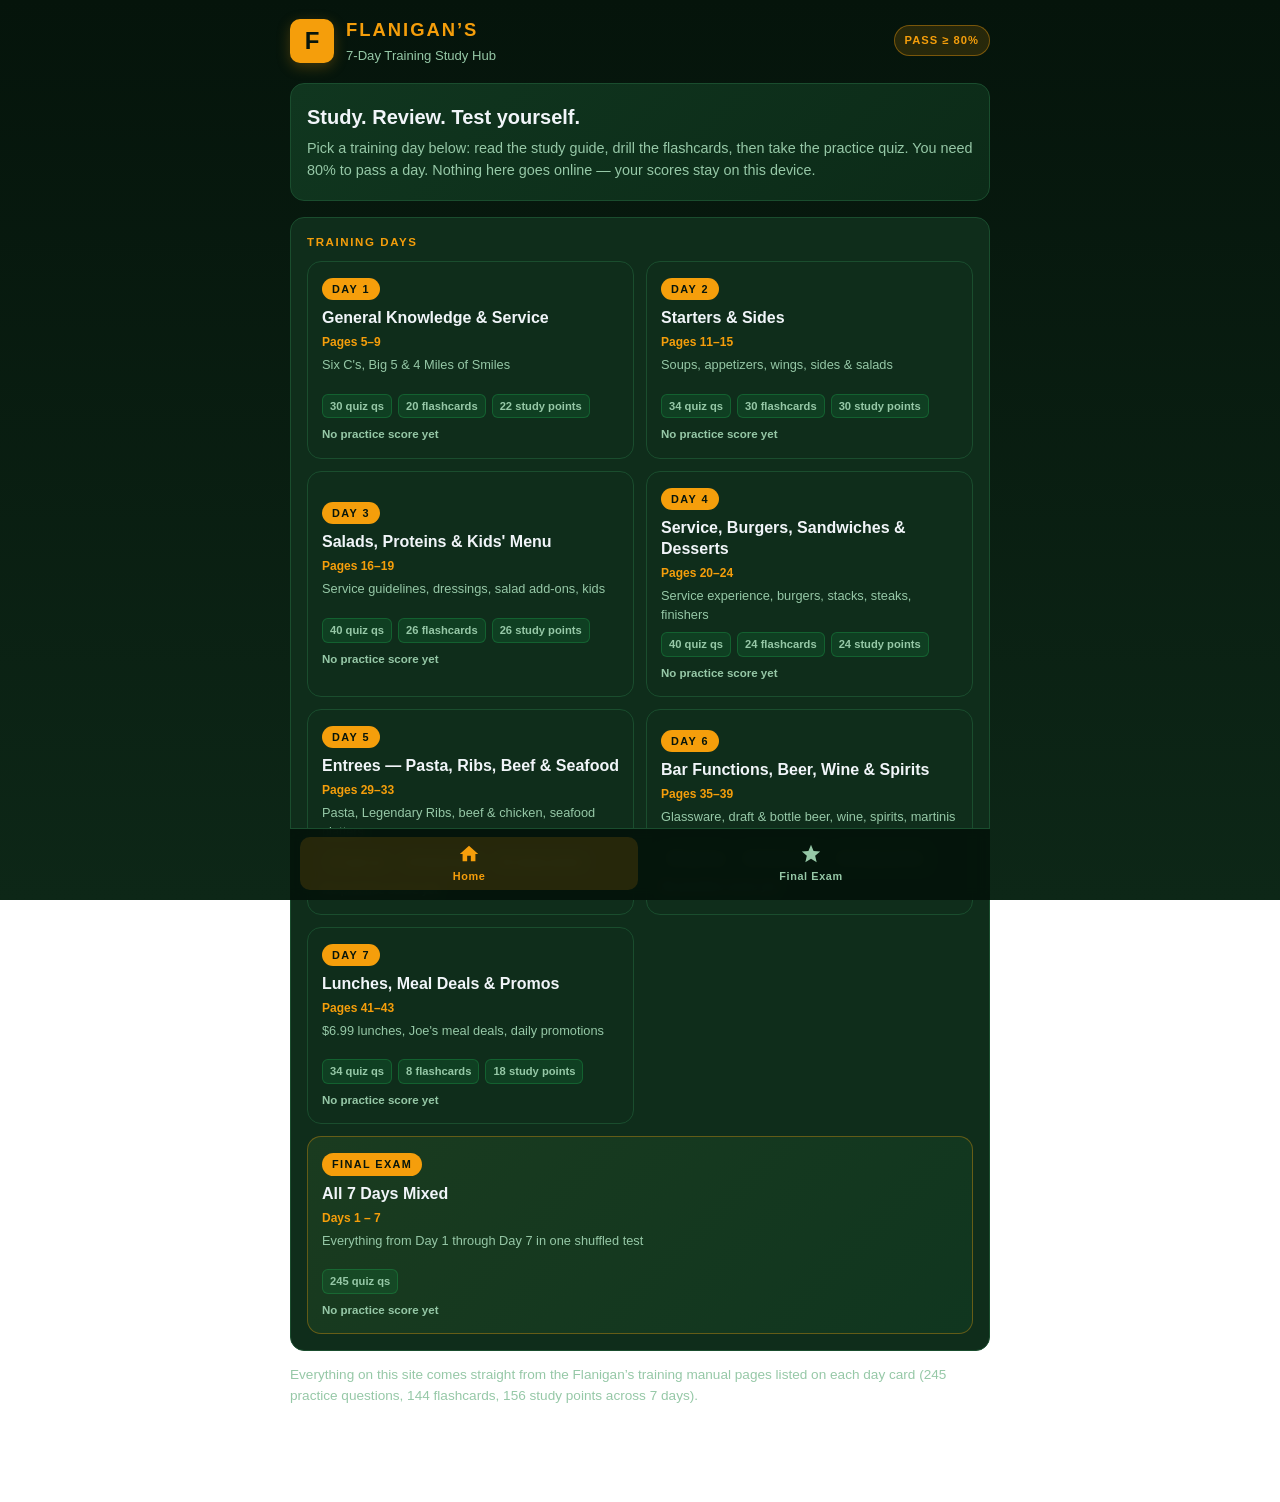
==== index.html @ 785f0a8e "Added files via upload" ====
<!DOCTYPE html>
<html lang="en">
<head>
<meta charset="UTF-8">
<meta name="viewport" content="width=device-width, initial-scale=1.0, maximum-scale=1.0, user-scalable=no">
<title>Flanigan's Training — 7-Day Study Hub</title>
<meta name="description" content="Flanigan's server training study guides, flashcards and practice quizzes for Days 1–7. Works offline, no account, no internet needed once loaded.">
<link rel="icon" href="data:image/svg+xml,%3Csvg xmlns='http://www.w3.org/2000/svg' viewBox='0 0 32 32'%3E%3Crect width='32' height='32' rx='7' fill='%23f59e0b'/%3E%3Ctext x='16' y='23' font-family='Arial' font-size='19' font-weight='bold' text-anchor='middle' fill='%2306150c'%3EF%3C/text%3E%3C/svg%3E">
<link rel="stylesheet" href="styles.css">
</head>
<body>

<header class="top">
  <div class="brand">
    <div class="brand-logo">F</div>
    <div class="brand-text">
      <h1 id="brand-title">FLANIGAN'S</h1>
      <p id="brand-sub">7-Day Training Study Hub</p>
    </div>
  </div>
  <div class="pass-pill">PASS&nbsp;&ge;&nbsp;80%</div>
</header>

<main id="view"><!-- rendered by app.js --></main>

<nav id="nav" class="bottom-nav"><!-- rendered by app.js --></nav>

<!-- content files: one per training day -->
<script src="data/day1.js"></script>
<script src="data/day2.js"></script>
<script src="data/day3.js"></script>
<script src="data/day4.js"></script>
<script src="data/day5.js"></script>
<script src="data/day6.js"></script>
<script src="data/day7.js"></script>
<script src="app.js"></script>
</body>
</html>
---- styles.css ----
/* Flanigan's Training — 7-Day Study Hub
   One theme for all seven days. Dark green + gold, matches the original day files. */

:root {
  --bg: #07190f;
  --bg-top: #05140b;
  --bg-bottom: #0d2717;
  --card-bg: #0f2d1b;
  --card-bg-2: #123e26;
  --card-border: #1a4d2e;
  --flan-green: #15803d;
  --flan-green-light: #22c55e;
  --flan-gold: #f59e0b;
  --flan-gold-hover: #d97706;
  --gold-soft: rgba(245, 158, 11, 0.14);
  --cream: #fbfbee;
  --text: #f1f5f9;
  --text-muted: #96c8a7;
  --danger: #ef4444;
  --danger-bg: rgba(239, 68, 68, 0.15);
  --success: #10b981;
  --success-bg: rgba(16, 185, 129, 0.15);
  --radius: 14px;
}

* { box-sizing: border-box; -webkit-tap-highlight-color: transparent; }

html, body {
  margin: 0;
  padding: 0;
  background: linear-gradient(180deg, var(--bg-top) 0%, var(--bg-bottom) 100%);
  background-attachment: fixed;
  color: var(--text);
  font-family: -apple-system, BlinkMacSystemFont, "Segoe UI", Roboto, Helvetica, Arial, sans-serif;
  font-size: 16px;
  line-height: 1.5;
  min-height: 100vh;
}

body { padding: 16px 14px 96px; }

main { max-width: 700px; margin: 0 auto; }

/* ---------- header ---------- */
.top {
  max-width: 700px;
  margin: 0 auto 18px;
  display: flex;
  align-items: center;
  justify-content: space-between;
  gap: 10px;
}
.brand { display: flex; align-items: center; gap: 12px; min-width: 0; }
.brand-logo {
  width: 44px; height: 44px; flex: 0 0 44px;
  display: grid; place-items: center;
  background: var(--flan-gold);
  color: #06150c;
  font-weight: 900; font-size: 1.5rem;
  border-radius: 10px;
  box-shadow: 0 4px 14px rgba(245, 158, 11, 0.25);
}
.brand-text { min-width: 0; }
.brand-text h1 {
  margin: 0; font-size: 1.15rem; font-weight: 900;
  letter-spacing: 2px; color: var(--flan-gold);
}
.brand-text p {
  margin: 2px 0 0; font-size: 0.82rem; color: var(--text-muted);
  white-space: nowrap; overflow: hidden; text-overflow: ellipsis;
}
.pass-pill {
  flex: 0 0 auto;
  font-size: 0.7rem; font-weight: 800; letter-spacing: 1px;
  color: var(--flan-gold);
  background: var(--gold-soft);
  border: 1px solid rgba(245, 158, 11, 0.4);
  border-radius: 999px; padding: 6px 10px;
}

/* ---------- generic blocks ---------- */
.panel {
  background: var(--card-bg);
  border: 1px solid var(--card-border);
  border-radius: var(--radius);
  padding: 16px;
  margin-bottom: 14px;
}
.panel-title {
  font-size: 0.72rem; font-weight: 900; letter-spacing: 1.6px;
  text-transform: uppercase; color: var(--flan-gold);
  margin: 0 0 10px;
}
.hint { color: var(--text-muted); font-size: 0.85rem; margin: 6px 0 0; }
.muted { color: var(--text-muted); }

/* ---------- home ---------- */
.hero {
  background: linear-gradient(135deg, #10361f 0%, #0c2b18 100%);
  border: 1px solid var(--card-border);
  border-radius: var(--radius);
  padding: 18px 16px;
  margin-bottom: 16px;
}
.hero h2 { margin: 0 0 6px; font-size: 1.25rem; }
.hero p { margin: 0; color: var(--text-muted); font-size: 0.9rem; }

.day-grid { display: grid; grid-template-columns: 1fr 1fr; gap: 12px; }
.day-card {
  display: block; width: 100%; text-align: left;
  background: var(--card-bg);
  border: 1px solid var(--card-border);
  border-radius: var(--radius);
  padding: 14px;
  color: var(--text);
  cursor: pointer;
  font: inherit;
  transition: transform 0.08s ease, border-color 0.15s ease;
}
.day-card:hover, .day-card:focus-visible { border-color: var(--flan-gold); outline: none; }
.day-card:active { transform: scale(0.985); }
.day-num {
  display: inline-block;
  font-size: 0.68rem; font-weight: 900; letter-spacing: 1.4px;
  color: #06150c; background: var(--flan-gold);
  border-radius: 999px; padding: 3px 10px; margin-bottom: 8px;
}
.day-card h3 { margin: 0 0 4px; font-size: 1rem; line-height: 1.3; }
.day-card .pages { font-size: 0.75rem; color: var(--flan-gold); font-weight: 700; }
.day-card .blurb { font-size: 0.8rem; color: var(--text-muted); margin: 4px 0 8px; min-height: 2.4em; }
.counts { display: flex; flex-wrap: wrap; gap: 6px; }
.count-chip {
  font-size: 0.7rem; font-weight: 700; color: var(--text-muted);
  background: rgba(21, 128, 61, 0.22);
  border: 1px solid rgba(34, 197, 94, 0.25);
  border-radius: 6px; padding: 3px 7px;
}
.best {
  margin-top: 8px; font-size: 0.72rem; font-weight: 800;
  color: var(--flan-gold);
}
.best.no { color: var(--text-muted); font-weight: 600; }

.exam-card {
  grid-column: 1 / -1;
  background: linear-gradient(135deg, #1a3b1f 0%, #10361f 100%);
  border-color: rgba(245, 158, 11, 0.35);
}

/* ---------- day header strip ---------- */
.day-strip {
  display: flex; align-items: center; gap: 10px;
  margin-bottom: 14px;
}
.day-strip .num {
  font-size: 0.7rem; font-weight: 900; letter-spacing: 1.4px;
  color: #06150c; background: var(--flan-gold);
  border-radius: 999px; padding: 4px 11px; flex: 0 0 auto;
}
.day-strip .t { min-width: 0; }
.day-strip h2 { margin: 0; font-size: 1.1rem; }
.day-strip .pages { font-size: 0.78rem; color: var(--text-muted); }

/* ---------- buttons ---------- */
.btn {
  display: inline-flex; align-items: center; justify-content: center; gap: 7px;
  font: inherit; font-weight: 800; font-size: 0.9rem;
  color: #06150c; background: var(--flan-gold);
  border: none; border-radius: 10px;
  padding: 11px 16px; cursor: pointer;
}
.btn:hover { background: var(--flan-gold-hover); }
.btn:active { transform: scale(0.98); }
.btn.ghost {
  background: transparent; color: var(--text);
  border: 1px solid var(--card-border);
}
.btn.ghost:hover { border-color: var(--flan-gold); color: var(--flan-gold); background: transparent; }
.btn.green { background: var(--flan-green); color: #f1f5f9; }
.btn.green:hover { background: var(--flan-green-light); }
.btn:disabled { opacity: 0.45; cursor: not-allowed; }
.btn-row { display: flex; flex-wrap: wrap; gap: 10px; margin-top: 14px; }
.btn-row .btn { flex: 1 1 auto; }
.btn svg { width: 16px; height: 16px; fill: currentColor; }

/* ---------- quiz ---------- */
.quiz-stats {
  display: flex; justify-content: space-between; align-items: center;
  font-size: 0.8rem; font-weight: 700; color: var(--text-muted);
  margin-bottom: 8px;
}
.score-badge { color: var(--flan-gold); }
.progress { height: 6px; background: rgba(255,255,255,0.08); border-radius: 999px; overflow: hidden; margin-bottom: 16px; }
.progress > i { display: block; height: 100%; width: 0%; background: var(--flan-gold); transition: width 0.25s ease; }
.q-cat {
  display: inline-block; font-size: 0.68rem; font-weight: 800; letter-spacing: 1.2px;
  text-transform: uppercase; color: var(--flan-green-light);
  background: rgba(34, 197, 94, 0.12);
  border: 1px solid rgba(34, 197, 94, 0.28);
  border-radius: 6px; padding: 3px 8px; margin-bottom: 10px;
}
.q-text { font-size: 1.02rem; font-weight: 700; margin: 0 0 14px; }
.options { display: flex; flex-direction: column; gap: 9px; }
.opt {
  display: flex; gap: 10px; align-items: flex-start; text-align: left;
  font: inherit; font-size: 0.9rem; color: var(--text);
  background: var(--card-bg-2);
  border: 1px solid var(--card-border);
  border-radius: 10px; padding: 11px 12px; cursor: pointer;
}
.opt:hover:not(:disabled) { border-color: var(--flan-gold); }
.opt .key {
  flex: 0 0 24px; height: 24px; display: grid; place-items: center;
  font-size: 0.75rem; font-weight: 900; color: var(--flan-gold);
  background: var(--gold-soft); border-radius: 6px;
}
.opt.correct { border-color: var(--success); background: var(--success-bg); }
.opt.correct .key { color: var(--success); background: var(--success-bg); }
.opt.wrong { border-color: var(--danger); background: var(--danger-bg); }
.opt.wrong .key { color: var(--danger); background: var(--danger-bg); }
.opt:disabled { cursor: default; }
.feedback {
  margin-top: 14px; border-radius: 10px; padding: 12px;
  font-size: 0.86rem; display: none;
}
.feedback.show { display: block; }
.feedback.ok { background: var(--success-bg); border: 1px solid rgba(16,185,129,0.4); }
.feedback.bad { background: var(--danger-bg); border: 1px solid rgba(239,68,68,0.4); }
.feedback b { display: block; letter-spacing: 1px; margin-bottom: 4px; font-size: 0.72rem; }
.feedback.ok b { color: var(--success); }
.feedback.bad b { color: var(--danger); }

.results { text-align: center; }
.results .verdict { font-size: 0.78rem; font-weight: 900; letter-spacing: 1.4px; text-transform: uppercase; }
.results .verdict.pass { color: var(--success); }
.results .verdict.fail { color: var(--danger); }
.results .big { font-size: 3rem; font-weight: 900; margin: 6px 0 2px; }
.results .big.pass { color: var(--flan-gold); }
.results .big.fail { color: var(--danger); }
.results .detail { color: var(--text-muted); font-size: 0.88rem; }
.missed-list { margin-top: 14px; text-align: left; }
.missed-item {
  background: var(--card-bg-2); border: 1px solid var(--card-border);
  border-radius: 10px; padding: 10px 12px; margin-bottom: 9px; font-size: 0.85rem;
}
.missed-item .a { color: var(--success); font-weight: 700; margin-top: 4px; }
.missed-item .g { color: var(--danger); margin-top: 2px; }
.missed-item .e { color: var(--text-muted); margin-top: 5px; font-size: 0.8rem; }

/* ---------- flashcards ---------- */
.card-counter {
  text-align: center; font-size: 0.78rem; font-weight: 800;
  letter-spacing: 1.2px; color: var(--text-muted); margin-bottom: 10px;
}
.flashcard {
  min-height: 240px;
  background: linear-gradient(160deg, var(--card-bg-2) 0%, var(--card-bg) 100%);
  border: 1px solid var(--card-border);
  border-radius: var(--radius);
  padding: 18px;
  cursor: pointer;
  display: flex; flex-direction: column;
}
.flashcard .face-tag {
  align-self: flex-start; font-size: 0.66rem; font-weight: 900; letter-spacing: 1.4px;
  text-transform: uppercase; color: #06150c; background: var(--flan-gold);
  border-radius: 6px; padding: 3px 8px; margin-bottom: 12px;
}
.flashcard h3 { margin: 0 0 10px; font-size: 1.2rem; }
.flashcard .body { font-size: 0.92rem; }
.flashcard .body p { margin: 0 0 7px; }
.flashcard .body strong { color: var(--flan-gold); }
.flashcard .flip-hint {
  margin-top: auto; padding-top: 14px;
  font-size: 0.72rem; letter-spacing: 1.2px; text-transform: uppercase;
  color: var(--text-muted);
}
.flashcard.back { border-color: rgba(245,158,11,0.5); }

/* ---------- study guide ---------- */
.search {
  width: 100%; font: inherit; font-size: 0.92rem; color: var(--text);
  background: var(--card-bg-2); border: 1px solid var(--card-border);
  border-radius: 10px; padding: 11px 12px; margin-bottom: 14px;
}
.search:focus { outline: none; border-color: var(--flan-gold); }
.sheet-group { margin-bottom: 20px; }
.sheet-group > h3 {
  margin: 0 0 10px; font-size: 0.78rem; font-weight: 900; letter-spacing: 1.4px;
  text-transform: uppercase; color: var(--flan-gold);
  border-bottom: 1px solid var(--card-border); padding-bottom: 7px;
}
.sheet-item {
  background: var(--card-bg); border: 1px solid var(--card-border);
  border-radius: 10px; padding: 12px 13px; margin-bottom: 10px;
}
.sheet-item .row1 { display: flex; justify-content: space-between; gap: 10px; align-items: baseline; }
.sheet-item h4 { margin: 0; font-size: 0.98rem; }
.sheet-item .tag {
  flex: 0 0 auto; font-size: 0.68rem; font-weight: 800; color: var(--flan-green-light);
  background: rgba(34,197,94,0.12); border: 1px solid rgba(34,197,94,0.25);
  border-radius: 6px; padding: 3px 7px;
}
.sheet-item .spec { margin: 7px 0 0; font-size: 0.86rem; font-weight: 700; color: var(--flan-gold); }
.sheet-item .desc { margin: 5px 0 0; font-size: 0.87rem; }
.sheet-item .x { margin: 6px 0 0; font-size: 0.84rem; color: var(--text-muted); }
.sheet-item .x strong { color: var(--text); }
.no-hits { color: var(--text-muted); font-size: 0.9rem; padding: 10px 2px; }

/* ---------- bottom navigation ---------- */
.bottom-nav {
  position: fixed; left: 0; right: 0; bottom: 0;
  display: flex; justify-content: space-around; gap: 4px;
  max-width: 700px; margin: 0 auto; padding: 8px 10px 10px;
  background: rgba(5, 20, 11, 0.96);
  border-top: 1px solid var(--card-border);
  backdrop-filter: blur(6px);
}
.nav-btn {
  flex: 1 1 0; display: flex; flex-direction: column; align-items: center; gap: 3px;
  font: inherit; font-size: 0.68rem; font-weight: 800; letter-spacing: 0.6px;
  color: var(--text-muted); background: none; border: none;
  padding: 6px 4px; border-radius: 10px; cursor: pointer;
}
.nav-btn svg { width: 22px; height: 22px; fill: currentColor; }
.nav-btn.active { color: var(--flan-gold); background: var(--gold-soft); }
.nav-btn:disabled { opacity: 0.35; cursor: not-allowed; }

/* ---------- print: hand out a paper copy when you still want one ---------- */
@media print {
  body { background: #fff; color: #111; padding: 0 10px; }
  .bottom-nav, .top .pass-pill, .search, .btn-row, .btn { display: none !important; }
  .top { color: #111; border-bottom: 2px solid #111; }
  .brand-logo { background: #eee; color: #111; box-shadow: none; }
  .brand-text h1 { color: #111; }
  .brand-text p { color: #444; }
  .panel, .sheet-item, .sheet-group > h3 { background: #fff; border-color: #bbb; color: #111; }
  .sheet-item h4, .sheet-group > h3 { color: #111; }
  .sheet-item .spec { color: #553300; }
  .sheet-item .desc, .sheet-item .x { color: #222; }
  .sheet-item .x strong { color: #111; }
  .flashcard { background: #fff; border-color: #bbb; color: #111; }
  .flashcard .face-tag { background: #eee; color: #111; }
  .flashcard .body strong { color: #553300; }
  .day-card, .hero { background: #fff; border-color: #bbb; color: #111; }
}

@media (max-width: 460px) {
  .day-grid { grid-template-columns: 1fr; }
  .day-card .blurb { min-height: 0; }
  .brand-text h1 { font-size: 1rem; letter-spacing: 1.4px; }
}
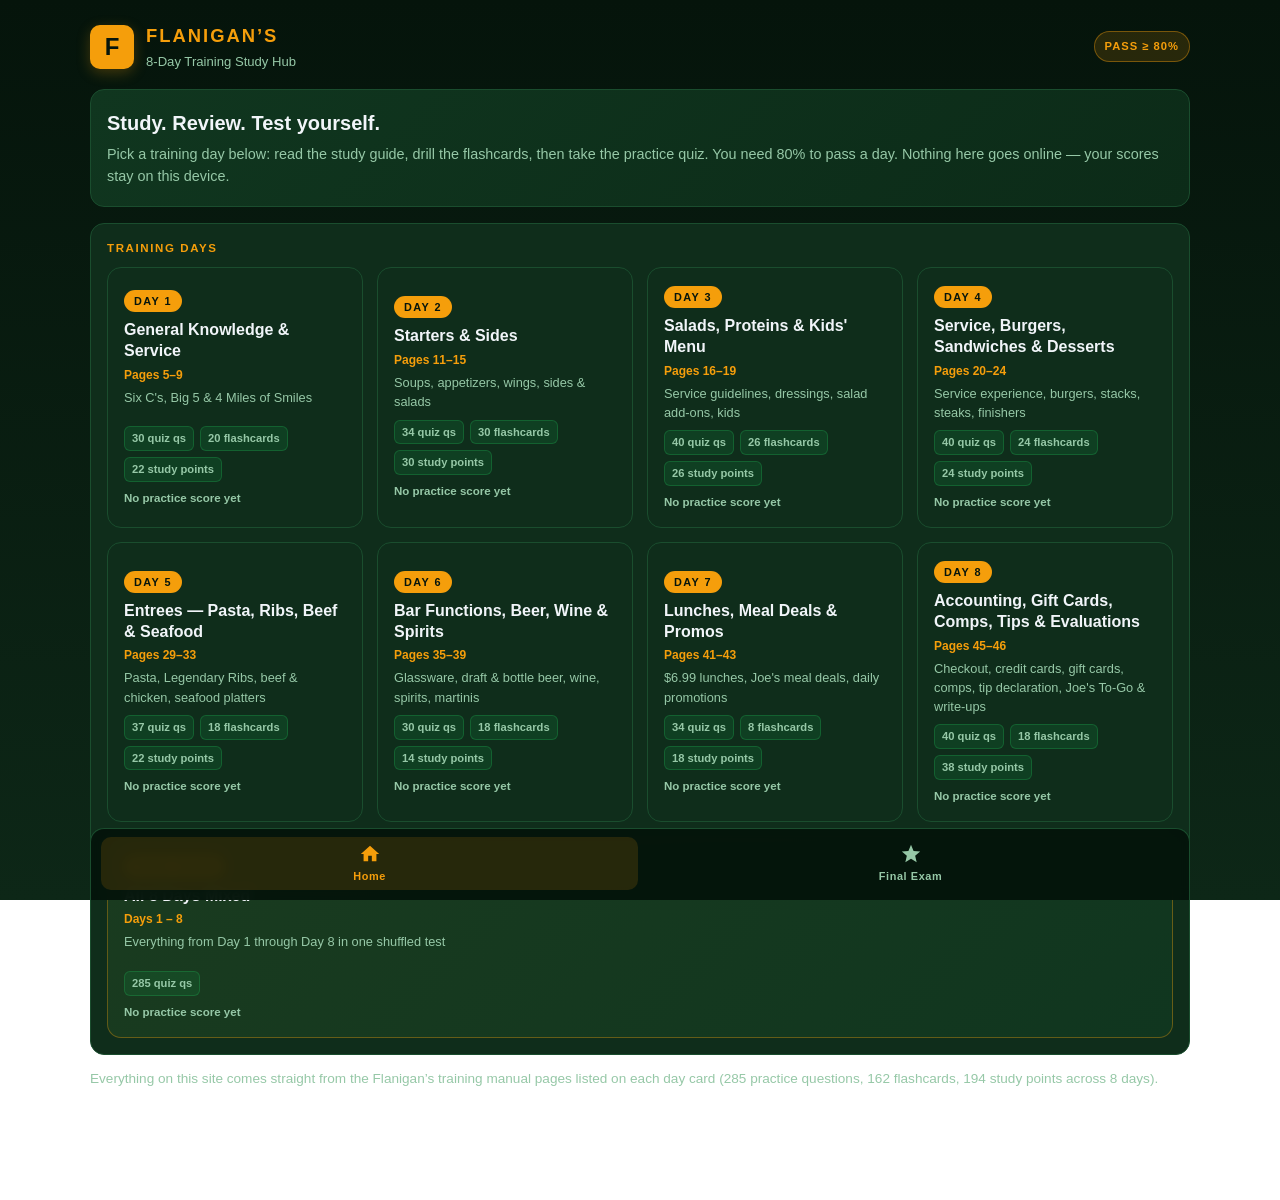
==== commit 14b60f89: "Add Day 8 (manual pages 45-46) and desktop-friendly layout Day 8: 40 quiz qs, 18 flashcards, 38 stud" ====
--- a/index.html
+++ b/index.html
@@ -3,8 +3,8 @@
 <head>
 <meta charset="UTF-8">
 <meta name="viewport" content="width=device-width, initial-scale=1.0, maximum-scale=1.0, user-scalable=no">
-<title>Flanigan's Training — 7-Day Study Hub</title>
-<meta name="description" content="Flanigan's server training study guides, flashcards and practice quizzes for Days 1–7. Works offline, no account, no internet needed once loaded.">
+<title>Flanigan's Training — 8-Day Study Hub</title>
+<meta name="description" content="Flanigan's server training study guides, flashcards and practice quizzes for Days 1–8. Works offline, no account, no internet needed once loaded.">
 <link rel="icon" href="data:image/svg+xml,%3Csvg xmlns='http://www.w3.org/2000/svg' viewBox='0 0 32 32'%3E%3Crect width='32' height='32' rx='7' fill='%23f59e0b'/%3E%3Ctext x='16' y='23' font-family='Arial' font-size='19' font-weight='bold' text-anchor='middle' fill='%2306150c'%3EF%3C/text%3E%3C/svg%3E">
 <link rel="stylesheet" href="styles.css">
 </head>
@@ -15,7 +15,7 @@
     <div class="brand-logo">F</div>
     <div class="brand-text">
       <h1 id="brand-title">FLANIGAN'S</h1>
-      <p id="brand-sub">7-Day Training Study Hub</p>
+      <p id="brand-sub">8-Day Training Study Hub</p>
     </div>
   </div>
   <div class="pass-pill">PASS&nbsp;&ge;&nbsp;80%</div>
@@ -33,6 +33,7 @@
 <script src="data/day5.js"></script>
 <script src="data/day6.js"></script>
 <script src="data/day7.js"></script>
+<script src="data/day8.js"></script>
 <script src="app.js"></script>
 </body>
 </html>
--- a/styles.css
+++ b/styles.css
@@ -1,5 +1,5 @@
-/* Flanigan's Training — 7-Day Study Hub
-   One theme for all seven days. Dark green + gold, matches the original day files. */
+/* Flanigan's Training — 8-Day Study Hub
+   One theme for all eight days. Dark green + gold, matches the original day files. */
 
 :root {
   --bg: #07190f;
@@ -345,6 +345,24 @@
   .day-card, .hero { background: #fff; border-color: #bbb; color: #111; }
 }
 
+/* ---------- desktop: wider, more columns, fewer rows (mobile stays exactly as it was) ---------- */
+@media (min-width: 900px) {
+  body { padding: 22px 20px 110px; }
+  main, .top, .bottom-nav { max-width: 960px; }
+  .day-grid { grid-template-columns: repeat(3, 1fr); gap: 14px; }
+  .day-card { padding: 16px; }
+  .flashcard { max-width: 780px; margin: 0 auto; min-height: 280px; }
+  .sheet-group { display: grid; grid-template-columns: 1fr 1fr; gap: 10px 12px; }
+  .sheet-group > h3 { grid-column: 1 / -1; margin-bottom: 2px; }
+  .sheet-item { margin-bottom: 0; height: 100%; }
+  .bottom-nav { border-left: 1px solid var(--card-border); border-right: 1px solid var(--card-border); border-radius: 14px 14px 0 0; }
+}
+
+@media (min-width: 1200px) {
+  main, .top, .bottom-nav { max-width: 1100px; }
+  .day-grid { grid-template-columns: repeat(4, 1fr); }
+}
+
 @media (max-width: 460px) {
   .day-grid { grid-template-columns: 1fr; }
   .day-card .blurb { min-height: 0; }
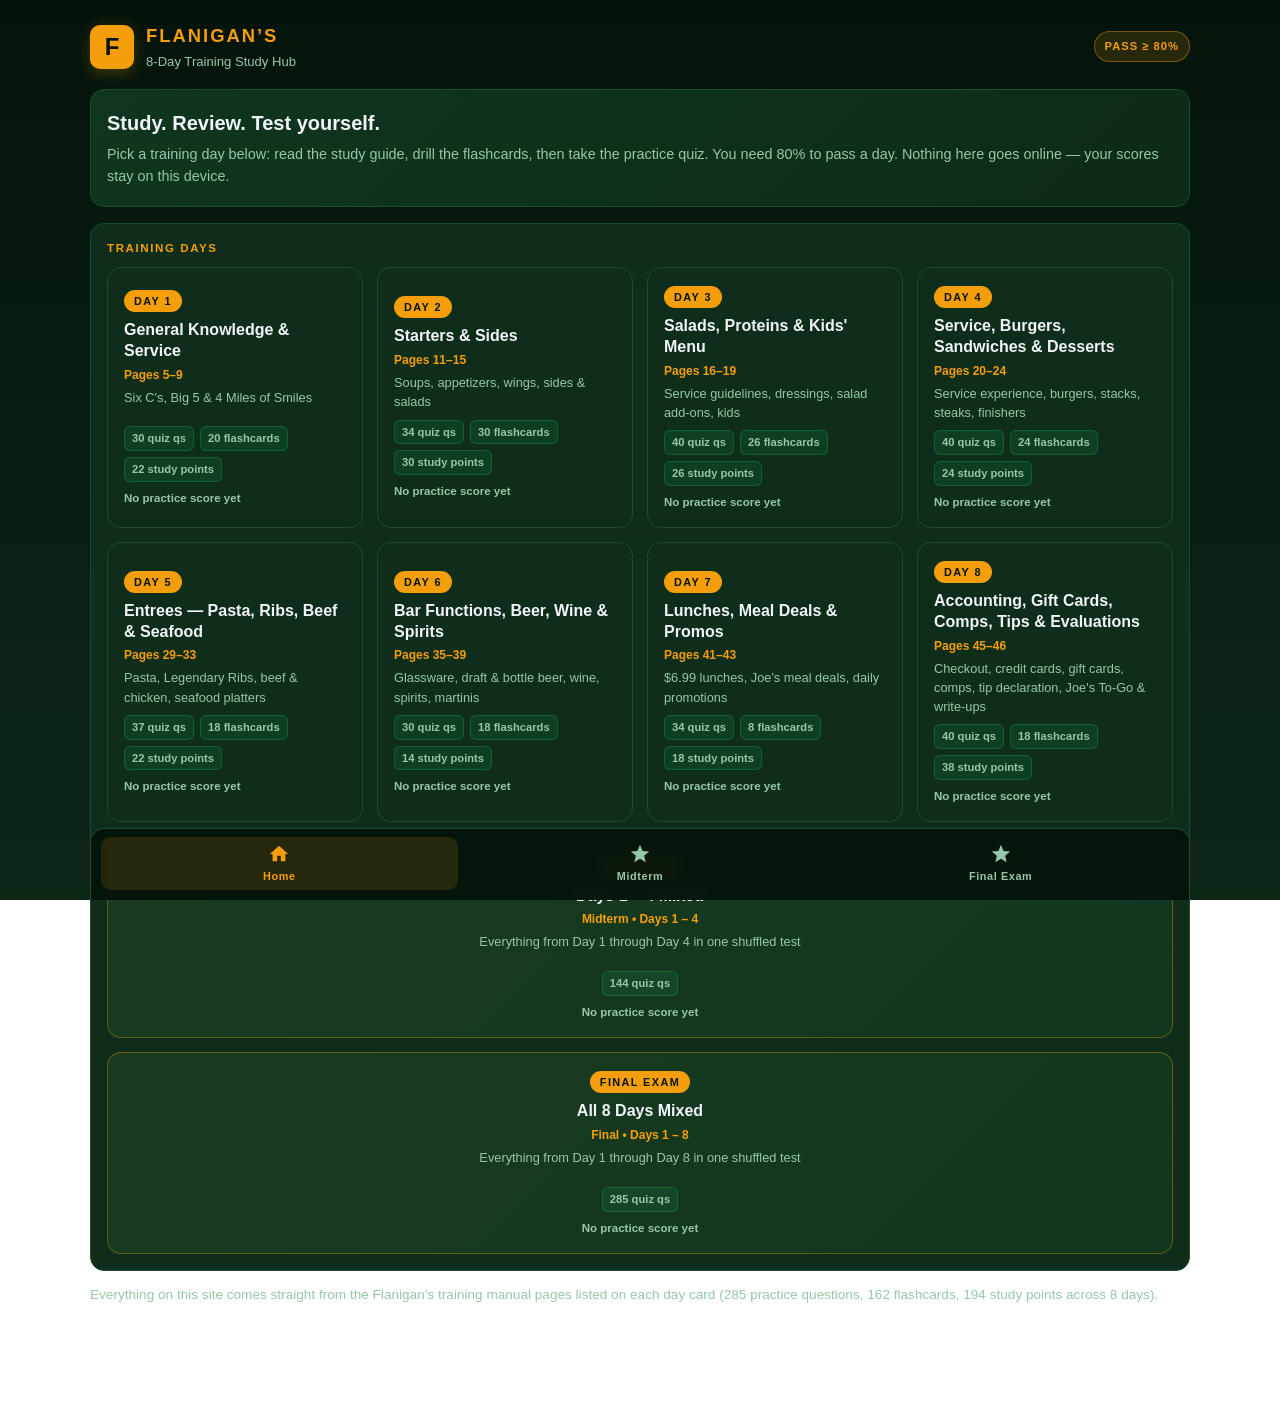
==== commit 773716b2: "Add Midterm (Days 1-4) and Shuffle Quiz button Midterm card on home, same three tabs as any day: mix" ====
--- a/index.html
+++ b/index.html
@@ -4,7 +4,7 @@
 <meta charset="UTF-8">
 <meta name="viewport" content="width=device-width, initial-scale=1.0, maximum-scale=1.0, user-scalable=no">
 <title>Flanigan's Training — 8-Day Study Hub</title>
-<meta name="description" content="Flanigan's server training study guides, flashcards and practice quizzes for Days 1–8. Works offline, no account, no internet needed once loaded.">
+<meta name="description" content="Flanigan's server training study guides, flashcards and practice quizzes for Days 1–8, plus a mixed Midterm (Days 1–4) and Final Exam. Works offline, no account, no internet needed once loaded.">
 <link rel="icon" href="data:image/svg+xml,%3Csvg xmlns='http://www.w3.org/2000/svg' viewBox='0 0 32 32'%3E%3Crect width='32' height='32' rx='7' fill='%23f59e0b'/%3E%3Ctext x='16' y='23' font-family='Arial' font-size='19' font-weight='bold' text-anchor='middle' fill='%2306150c'%3EF%3C/text%3E%3C/svg%3E">
 <link rel="stylesheet" href="styles.css">
 </head>
--- a/styles.css
+++ b/styles.css
@@ -145,7 +145,9 @@
   grid-column: 1 / -1;
   background: linear-gradient(135deg, #1a3b1f 0%, #10361f 100%);
   border-color: rgba(245, 158, 11, 0.35);
-}
+  text-align: center;
+}
+.exam-card .counts { justify-content: center; }
 
 /* ---------- day header strip ---------- */
 .day-strip {
